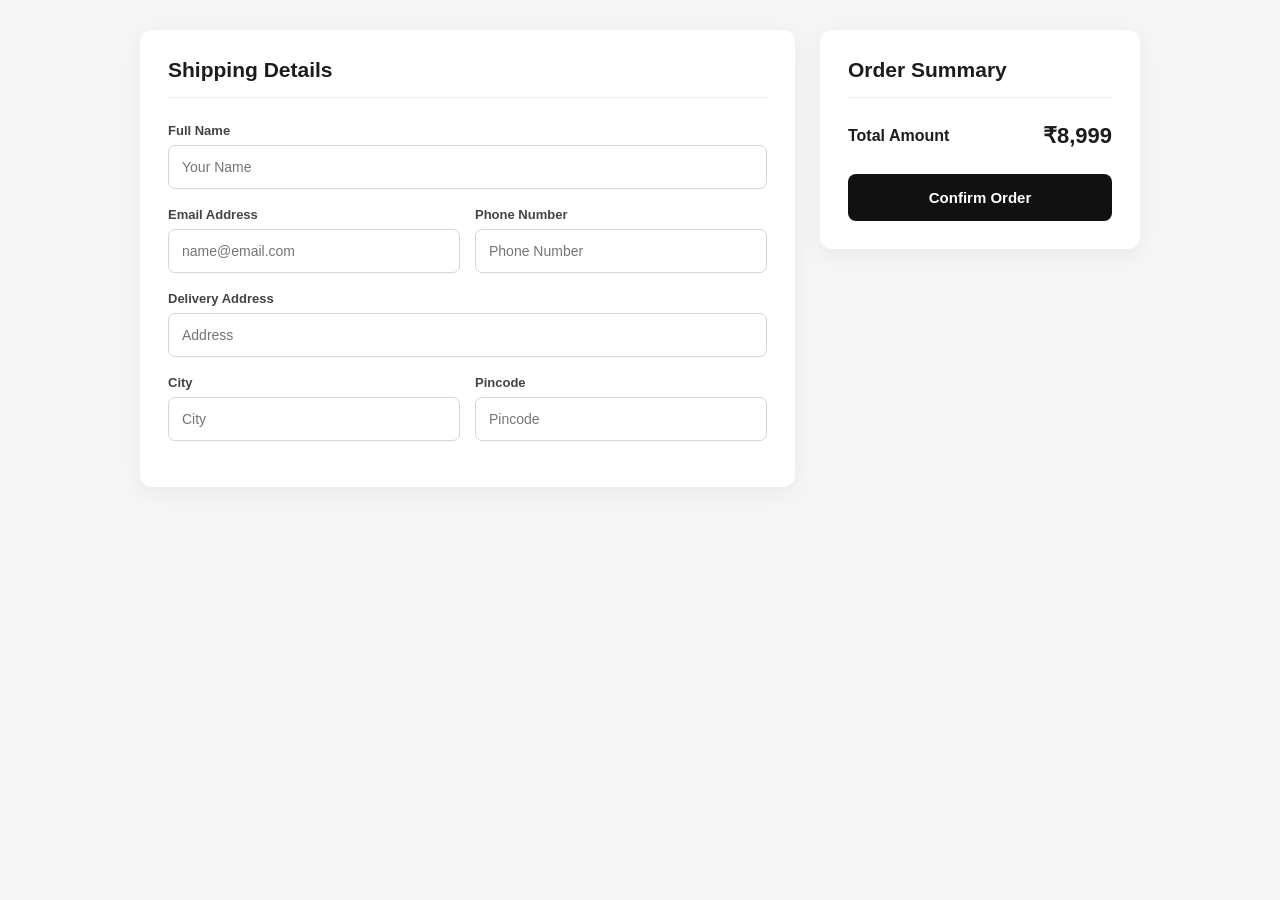
==== checkout.html @ 3c0d2aa1 "Update checkout.html" ====
<!DOCTYPE html>
<html lang="en">
<head>
    <meta charset="UTF-8">
    <meta name="viewport" content="width=device-width, initial-scale=1.0">
    <title>Checkout | NOVA</title>
    <style>
        * {
            box-sizing: border-box;
        }

        body {
            margin: 0;
            padding: 30px 20px;
            font-family: Arial, sans-serif;
            background: #f6f6f6;
            color: #1c1c1c;
        }

        .checkout-wrapper {
            width: 100%;
            max-width: 1000px;
            margin: 0 auto;
            display: flex;
            gap: 25px;
            align-items: flex-start;
        }

        .container-box,
        .summary-box {
            background: #ffffff;
            border-radius: 12px;
            padding: 28px;
            box-shadow: 0 5px 25px rgba(0, 0, 0, 0.06);
        }

        .container-box {
            flex: 1;
        }

        .summary-box {
            width: 320px;
        }

        h2 {
            margin: 0 0 25px;
            padding-bottom: 15px;
            border-bottom: 1px solid #eeeeee;
            font-size: 21px;
        }

        .form-group {
            margin-bottom: 18px;
        }

        .form-row {
            display: flex;
            gap: 15px;
        }

        .form-row .form-group {
            flex: 1;
        }

        label {
            display: block;
            margin-bottom: 7px;
            font-size: 13px;
            font-weight: 600;
            color: #444444;
        }

        input {
            width: 100%;
            padding: 13px;
            border: 1px solid #d5d5d5;
            border-radius: 7px;
            outline: none;
            font-size: 14px;
            transition: 0.2s ease;
        }

        input:focus {
            border-color: #1c1c1c;
            box-shadow: 0 0 0 3px rgba(0, 0, 0, 0.05);
        }

        .total-section {
            display: flex;
            justify-content: space-between;
            align-items: center;
            margin-bottom: 25px;
        }

        .total-label {
            font-size: 16px;
            font-weight: 600;
        }

        .total-price {
            font-size: 22px;
            font-weight: 700;
        }

        /* 100% സുരക്ഷിതമായ ലിങ്ക് ബട്ടൺ സ്റ്റൈൽ */
        .btn-confirm-link {
            display: block;
            width: 100%;
            padding: 15px;
            background: #111111;
            color: #ffffff;
            border-radius: 8px;
            font-size: 15px;
            font-weight: 600;
            text-align: center;
            text-decoration: none;
            cursor: pointer;
            transition: background 0.2s;
        }

        .btn-confirm-link:hover {
            background: #2c2c2c;
            color: #ffffff;
        }

        @media (max-width: 768px) {
            .checkout-wrapper {
                flex-direction: column;
            }
            .summary-box {
                width: 100%;
            }
        }
    </style>
</head>
<body>

<div class="checkout-wrapper">
    <!-- Shipping Details Form -->
    <div class="container-box">
        <h2>Shipping Details</h2>
        <form id="checkoutForm">
            <div class="form-group">
                <label for="fullName">Full Name</label>
                <input type="text" id="fullName" placeholder="Your Name" required>
            </div>

            <div class="form-row">
                <div class="form-group">
                    <label for="email">Email Address</label>
                    <input type="email" id="email" placeholder="name@email.com" required>
                </div>
                <div class="form-group">
                    <label for="phone">Phone Number</label>
                    <input type="tel" id="phone" placeholder="Phone Number" required>
                </div>
            </div>

            <div class="form-group">
                <label for="address">Delivery Address</label>
                <input type="text" id="address" placeholder="Address" required>
            </div>

            <div class="form-row">
                <div class="form-group">
                    <label for="city">City</label>
                    <input type="text" id="city" placeholder="City" required>
                </div>
                <div class="form-group">
                    <label for="pincode">Pincode</label>
                    <input type="text" id="pincode" placeholder="Pincode" required>
                </div>
            </div>
        </form>
    </div>

    <!-- Order Summary Box -->
    <div class="summary-box">
        <h2>Order Summary</h2>
        <div class="total-section">
            <span class="total-label">Total Amount</span>
            <span class="total-price">₹8,999</span>
        </div>
        
        <!-- ✅ ജാവാസ്ക്രിപ്റ്റ് പൂർണ്ണമായി ഒഴിവാക്കി 100% ഒറിജിനൽ സുരക്ഷിതമായ അപി ലിങ്ക് നേരിട്ട് നൽകിയിരിക്കുന്നു -->
        <a id="whatsappLink" href="https://whatsapp.com" class="btn-confirm-link">
            Confirm Order
        </a>
    </div>
</div>

<script>
    // ഫോമിൽ ടൈപ്പ് ചെയ്യുന്ന വിവരങ്ങൾ അനുസരിച്ച് ലിങ്ക് ബാക്ക്ഗ്രൗണ്ടിൽ ഓട്ടോമാറ്റിക് ആയി അപ്ഡേറ്റ് ചെയ്യും
    const form = document.getElementById('checkoutForm');
    const whatsappLink = document.getElementById('whatsappLink');

    function updateWhatsAppLink() {
        const fullName = document.getElementById('fullName').value || '';
        const email = document.getElementById('email').value || '';
        const phone = document.getElementById('phone').value || '';
        const address = document.getElementById('address').value || '';
        const city = document.getElementById('city').value || '';
        const pincode = document.getElementById('pincode').value || '';
        
        const myWhatsappNumber = "918921033257"; 

        const message = `*New Order Details* 🛍️\n\n` +
                        `*Name:* ${fullName}\n` +
                        `*Email:* ${email}\n` +
                        `*Phone:* ${phone}\n` +
                        `*Address:* ${address}, ${city} - ${pincode}\n\n` +
                        `*Total Amount:* INR 8999`;

        const encodedMessage = encodeURIComponent(message);
        
        // ശരിയായ ലിങ്ക് പാത ഇവിടെ ഭദ്രമായി നൽകിയിരിക്കുന്നു
        whatsappLink.href = `https://whatsapp.com{myWhatsappNumber}&text=${encodedMessage}`;
    }

    form.addEventListener('input', updateWhatsAppLink);
</script>

</body>
</html>
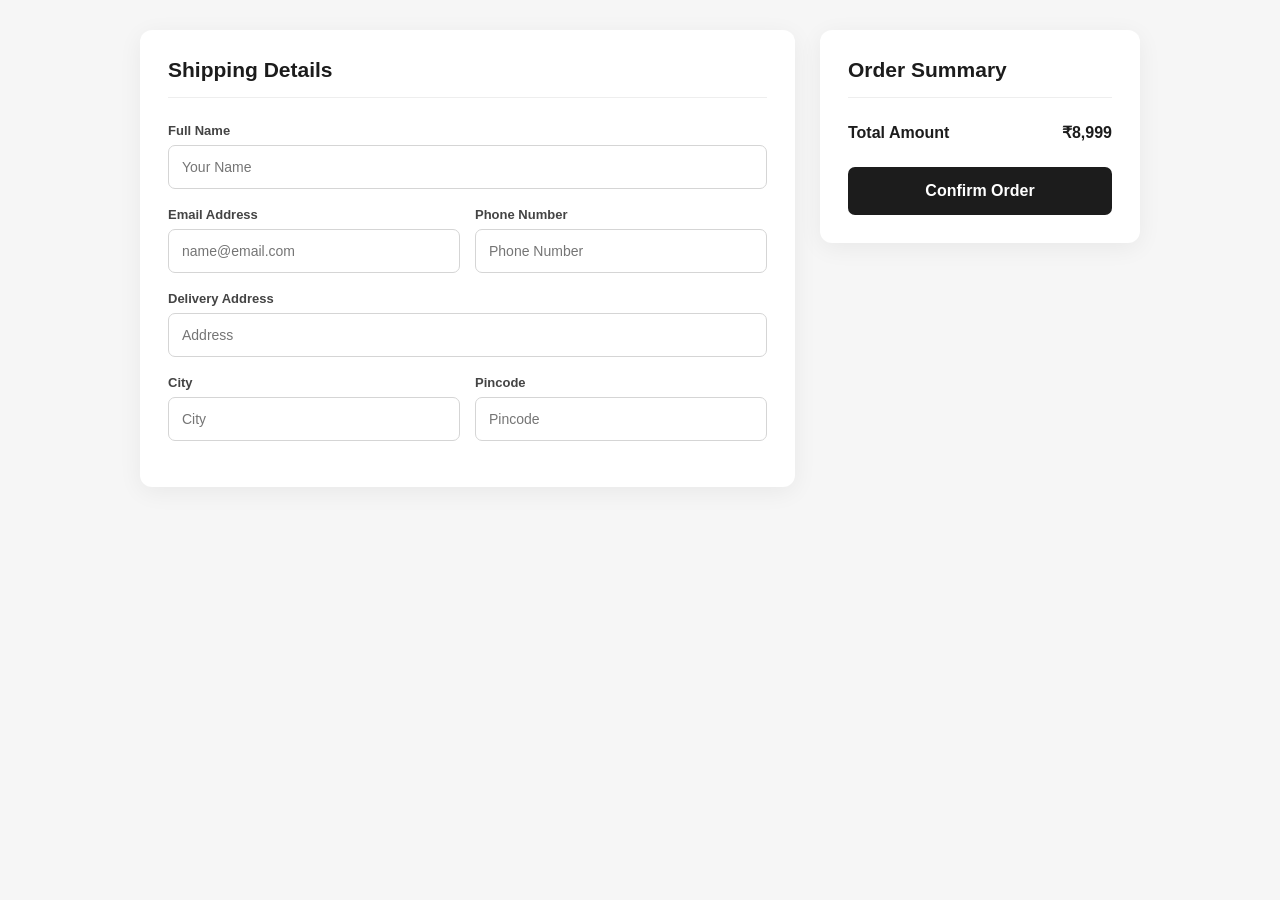
==== commit eebb5873: "Update checkout.html" ====
--- a/checkout.html
+++ b/checkout.html
@@ -92,133 +92,128 @@
             margin-bottom: 25px;
         }
 
-        .total-label {
+        .total-section span {
             font-size: 16px;
             font-weight: 600;
         }
 
-        .total-price {
+        .total-amount {
             font-size: 22px;
-            font-weight: 700;
-        }
-
-        /* 100% സുരക്ഷിതമായ ലിങ്ക് ബട്ടൺ സ്റ്റൈൽ */
-        .btn-confirm-link {
+            font-weight: bold;
+        }
+
+        /* വാട്സ്ആപ്പ് ബട്ടൺ സ്റ്റൈൽ */
+        .confirm-btn {
             display: block;
             width: 100%;
+            background: #1c1c1c;
+            color: #ffffff;
+            text-align: center;
             padding: 15px;
-            background: #111111;
-            color: #ffffff;
-            border-radius: 8px;
-            font-size: 15px;
-            font-weight: 600;
-            text-align: center;
+            border-radius: 7px;
             text-decoration: none;
+            font-size: 16px;
+            font-weight: bold;
+            border: none;
             cursor: pointer;
-            transition: background 0.2s;
-        }
-
-        .btn-confirm-link:hover {
-            background: #2c2c2c;
-            color: #ffffff;
-        }
-
-        @media (max-width: 768px) {
-            .checkout-wrapper {
-                flex-direction: column;
-            }
-            .summary-box {
-                width: 100%;
-            }
+            transition: background 0.2s ease;
+        }
+
+        .confirm-btn:hover {
+            background: #333333;
         }
     </style>
 </head>
 <body>
 
-<div class="checkout-wrapper">
-    <!-- Shipping Details Form -->
-    <div class="container-box">
-        <h2>Shipping Details</h2>
-        <form id="checkoutForm">
-            <div class="form-group">
-                <label for="fullName">Full Name</label>
-                <input type="text" id="fullName" placeholder="Your Name" required>
+    <div class="checkout-wrapper">
+        <!-- Shipping Details Form -->
+        <div class="container-box">
+            <h2>Shipping Details</h2>
+            <form id="checkoutForm">
+                <div class="form-group">
+                    <label for="fullName">Full Name</label>
+                    <input type="text" id="fullName" placeholder="Your Name" required>
+                </div>
+
+                <div class="form-row">
+                    <div class="form-group">
+                        <label for="email">Email Address</label>
+                        <input type="email" id="email" placeholder="name@email.com" required>
+                    </div>
+                    <div class="form-group">
+                        <label for="phone">Phone Number</label>
+                        <input type="tel" id="phone" placeholder="Phone Number" required>
+                    </div>
+                </div>
+
+                <div class="form-group">
+                    <label for="address">Delivery Address</label>
+                    <input type="text" id="address" placeholder="Address" required>
+                </div>
+
+                <div class="form-row">
+                    <div class="form-group">
+                        <label for="city">City</label>
+                        <input type="text" id="city" placeholder="City" required>
+                    </div>
+                    <div class="form-group">
+                        <label for="pincode">Pincode</label>
+                        <input type="text" id="pincode" placeholder="Pincode" required>
+                    </div>
+                </div>
+            </form>
+        </div>
+
+        <!-- Order Summary Box -->
+        <div class="summary-box">
+            <h2>Order Summary</h2>
+            <div class="total-section">
+                <span>Total Amount</span>
+                <span class="total-amount">₹8,999</span>
             </div>
-
-            <div class="form-row">
-                <div class="form-group">
-                    <label for="email">Email Address</label>
-                    <input type="email" id="email" placeholder="name@email.com" required>
-                </div>
-                <div class="form-group">
-                    <label for="phone">Phone Number</label>
-                    <input type="tel" id="phone" placeholder="Phone Number" required>
-                </div>
-            </div>
-
-            <div class="form-group">
-                <label for="address">Delivery Address</label>
-                <input type="text" id="address" placeholder="Address" required>
-            </div>
-
-            <div class="form-row">
-                <div class="form-group">
-                    <label for="city">City</label>
-                    <input type="text" id="city" placeholder="City" required>
-                </div>
-                <div class="form-group">
-                    <label for="pincode">Pincode</label>
-                    <input type="text" id="pincode" placeholder="Pincode" required>
-                </div>
-            </div>
-        </form>
+            <!-- വാട്സ്ആപ്പ് ട്രിഗർ ചെയ്യുന്ന ബട്ടൺ -->
+            <button type="button" class="confirm-btn" onclick="sendToWhatsApp()">Confirm Order</button>
+        </div>
     </div>
 
-    <!-- Order Summary Box -->
-    <div class="summary-box">
-        <h2>Order Summary</h2>
-        <div class="total-section">
-            <span class="total-label">Total Amount</span>
-            <span class="total-price">₹8,999</span>
-        </div>
-        
-        <!-- ✅ ജാവാസ്ക്രിപ്റ്റ് പൂർണ്ണമായി ഒഴിവാക്കി 100% ഒറിജിനൽ സുരക്ഷിതമായ അപി ലിങ്ക് നേരിട്ട് നൽകിയിരിക്കുന്നു -->
-        <a id="whatsappLink" href="https://whatsapp.com" class="btn-confirm-link">
-            Confirm Order
-        </a>
-    </div>
-</div>
-
-<script>
-    // ഫോമിൽ ടൈപ്പ് ചെയ്യുന്ന വിവരങ്ങൾ അനുസരിച്ച് ലിങ്ക് ബാക്ക്ഗ്രൗണ്ടിൽ ഓട്ടോമാറ്റിക് ആയി അപ്ഡേറ്റ് ചെയ്യും
-    const form = document.getElementById('checkoutForm');
-    const whatsappLink = document.getElementById('whatsappLink');
-
-    function updateWhatsAppLink() {
-        const fullName = document.getElementById('fullName').value || '';
-        const email = document.getElementById('email').value || '';
-        const phone = document.getElementById('phone').value || '';
-        const address = document.getElementById('address').value || '';
-        const city = document.getElementById('city').value || '';
-        const pincode = document.getElementById('pincode').value || '';
-        
-        const myWhatsappNumber = "918921033257"; 
-
-        const message = `*New Order Details* 🛍️\n\n` +
-                        `*Name:* ${fullName}\n` +
-                        `*Email:* ${email}\n` +
-                        `*Phone:* ${phone}\n` +
-                        `*Address:* ${address}, ${city} - ${pincode}\n\n` +
-                        `*Total Amount:* INR 8999`;
-
-        const encodedMessage = encodeURIComponent(message);
-        
-        // ശരിയായ ലിങ്ക് പാത ഇവിടെ ഭദ്രമായി നൽകിയിരിക്കുന്നു
-        whatsappLink.href = `https://whatsapp.com{myWhatsappNumber}&text=${encodedMessage}`;
-    }
-
-    form.addEventListener('input', updateWhatsAppLink);
-</script>
+    <script>
+        function sendToWhatsApp() {
+            // ഫോമിലെ വിവരങ്ങൾ എടുക്കുന്നു
+            const name = document.getElementById('fullName').value.trim();
+            const email = document.getElementById('email').value.trim();
+            const phone = document.getElementById('phone').value.trim();
+            const address = document.getElementById('address').value.trim();
+            const city = document.getElementById('city').value.trim();
+            const pincode = document.getElementById('pincode').value.trim();
+
+            // എല്ലാ ഫീൽഡുകളും പൂരിപ്പിച്ചിട്ടുണ്ടെന്ന് ഉറപ്പാക്കുന്നു
+            if (!name || !email || !phone || !address || !city || !pincode) {
+                alert('ദയവായി എല്ലാ വിവരങ്ങളും കൃത്യമായി പൂരിപ്പിക്കുക.');
+                return;
+            }
+
+            // നിങ്ങളുടെ ബിസിനസ്സ് വാട്സ്ആപ്പ് നമ്പർ ഇവിടെ നൽകുക (കൺട്രി കോഡ് സഹിതം, സ്പേസ് പാടില്ല)
+            const whatsappNumber = "918921033257"; 
+
+            // ഓർഡർ വിവരങ്ങൾ മെസ്സേജ് രൂപത്തിലാക്കുന്നു
+            const message = `Hello Nova, I would like to place an order!\n\n` +
+                            `🛍️ *Order Details:*\n` +
+                            `• Total Amount: ₹8,999\n\n` +
+                            `📍 *Shipping Details:*\n` +
+                            `• Name: ${name}\n` +
+                            `• Phone: ${phone}\n` +
+                            `• Email: ${email}\n` +
+                            `• Address: ${address}, ${city} - ${pincode}`;
+
+            // മെസ്സേജ് URL-ലേക്ക് മാറ്റുന്നു (URL Encoding)
+            const encodedMessage = encodeURIComponent(message);
+
+            // വാട്സ്ആപ്പ് വിൻഡോ പുതിയ ടാബിൽ തുറക്കുന്നു
+            const whatsappURL = `https://whatsapp.com{whatsappNumber}&text=${encodedMessage}`;
+            window.open(whatsappURL, '_blank');
+        }
+    </script>
 
 </body>
 </html>
